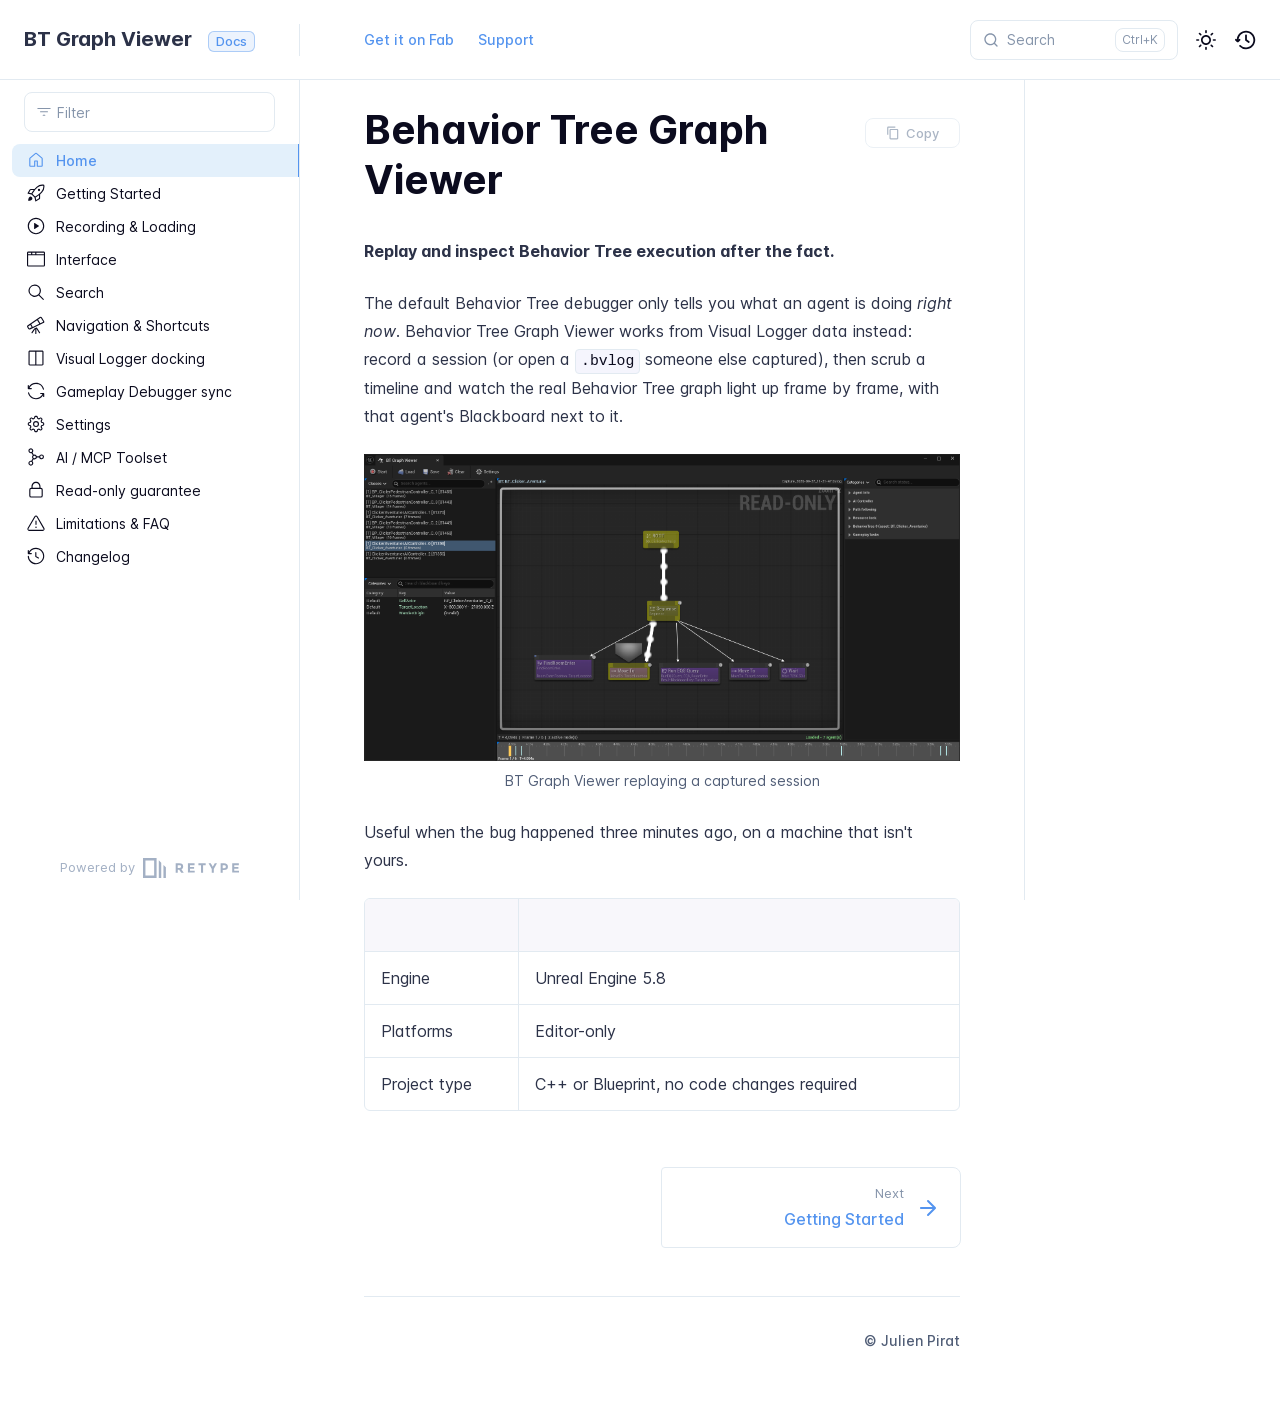
==== index.html @ 719dd4bb "Refreshes Retype-generated documentation. Process triggered by JulienPirat." ====
<!DOCTYPE html>
<html lang="en" class="h-full">
<head>
    <meta charset="UTF-8">
    <meta name="viewport" content="width=device-width,initial-scale=1">
    <meta name="color-scheme" content="light dark">
    <meta name="turbo-root" content="/btgraphviewer-docs">
    <meta name="turbo-cache-control" content="no-cache" data-turbo-track="reload" data-track-token="4.6.0.845242573436">

    <!-- See retype.com -->
    <meta name="generator" content="Retype 4.6.0">

    <!-- Primary Meta Tags -->
    <title>Behavior Tree Graph ViewerBT Graph Viewer — Behavior Tree Replay Debugger for Unreal Engine</title>
    <meta name="title" content="Behavior Tree Graph ViewerBT Graph Viewer — Behavior Tree Replay Debugger for Unreal Engine">
    <meta name="description" content="Replay and inspect Behavior Tree execution after the fact.">

    <!-- Canonical -->
    <link rel="canonical" href="https://julienpirat.github.io/btgraphviewer-docs/">
    <link rel="sitemap" type="application/xml" title="Sitemap" href="https://julienpirat.github.io/btgraphviewer-docs/sitemap.xml">

    <!-- Open Graph -->
    <meta property="og:type" content="website">
    <meta property="og:url" content="https://julienpirat.github.io/btgraphviewer-docs/">
    <meta property="og:title" content="Behavior Tree Graph ViewerBT Graph Viewer — Behavior Tree Replay Debugger for Unreal Engine">
    <meta property="og:description" content="Replay and inspect Behavior Tree execution after the fact.">
    <meta property="og:image" content="https://julienpirat.github.io/btgraphviewer-docs/static/images/bgv_interface_overview.png">
    <meta property="og:image:width" content="1200">
    <meta property="og:image:height" content="630">
    <meta property="og:image:alt" content="Behavior Tree Graph ViewerBT Graph Viewer — Behavior Tree Replay Debugger for Unreal Engine">
    <meta property="og:site_name" content="BT Graph Viewer">
    <meta property="og:locale" content="en_US">

    <!-- Twitter -->
    <meta name="twitter:card" content="summary_large_image">
    <meta name="twitter:url" content="https://julienpirat.github.io/btgraphviewer-docs/">
    <meta name="twitter:title" content="Behavior Tree Graph ViewerBT Graph Viewer — Behavior Tree Replay Debugger for Unreal Engine">
    <meta name="twitter:description" content="Replay and inspect Behavior Tree execution after the fact.">
    <meta name="twitter:image" content="https://julienpirat.github.io/btgraphviewer-docs/static/images/bgv_interface_overview.png">
    <meta name="twitter:image:alt" content="Behavior Tree Graph ViewerBT Graph Viewer — Behavior Tree Replay Debugger for Unreal Engine">

    <!-- Alternate Markdown -->
    <link rel="alternate" type="text/markdown" href="https://julienpirat.github.io/btgraphviewer-docs/index.md">

    <script data-cfasync="false">(function(){var cl=document.documentElement.classList,ls=localStorage.getItem("retype_scheme"),hd=cl.contains("dark"),hl=cl.contains("light"),wm=window.matchMedia&&window.matchMedia("(prefers-color-scheme: dark)").matches;if(ls==="dark"||(!ls&&wm&&!hd&&!hl)){cl.remove("light");cl.add("dark")}else if(ls==="light"||(!ls&&!wm&&!hd&&!hl)){cl.remove("dark");cl.add("light")}})();</script>

    <link id="retype-favicon" rel="icon" href="static/images/logo-dark.png" />
    <link href="resources/css/retype.css?v=4.6.0.845242573436" rel="stylesheet">

    <script data-cfasync="false" src="resources/js/config.js?v=4.6.0.845242573436" data-turbo-eval="false" defer></script>
    <script data-cfasync="false" src="resources/js/retype.js?v=4.6.0" data-turbo-eval="false" defer></script>
    <script id="lunr-js" data-cfasync="false" src="resources/js/lunr.js?v=4.6.0.845242573436" data-turbo-eval="false" defer></script>
</head>
<body>
    <div id="retype-app" class="relative text-base antialiased text-base-text bg-base-bg font-body">
    <div class="absolute bottom-0 left-0" style="top: 5rem; right: 50%"></div>

    <header id="retype-header" class="sticky top-0 z-30 flex w-full h-16 bg-header-bg border-b border-header-border md:h-20">
        <div class="container relative flex items-center justify-between pr-6 grow md:justify-start">
            <!-- Mobile menu button skeleton -->
            <button v-cloak class="skeleton retype-mobile-menu-button flex items-center justify-center shrink-0 overflow-hidden dark:text-white focus:outline-hidden rounded-full w-10 h-10 ml-3.5 md:hidden"><svg xmlns="http://www.w3.org/2000/svg" class="mb-px shrink-0" width="24" height="24" viewBox="0 0 24 24" role="presentation" style="margin-bottom: 0px;"><g fill="currentColor"><path d="M2 4h20v2H2zM2 11h20v2H2zM2 18h20v2H2z"></path></g></svg></button>
            <div v-cloak id="retype-sidebar-left-toggle-button"></div>
    
            <!-- Logo -->
            <div class="flex items-center justify-between h-full py-2 md:w-75">
                <div class="flex items-center px-2 md:px-6">
                    <a id="retype-branding-logo" href="https://julienpirat.github.io/btgraphviewer-docs/" class="flex items-center leading-snug text-xl">
                        <span class="dark:text-white font-bold line-clamp-1 md:line-clamp-2">BT Graph Viewer</span>
                    </a><span id="retype-branding-label" class="inline-flex mt-1 px-2 py-1 ml-4 text-xs font-medium leading-none items-center rounded-md bg-branding-label-bg text-branding-label-text ring-1 ring-branding-label-border ring-inset md:inline-block">Docs</span>
                </div>
    
                <span class="hidden h-8 border-r md:inline-block border-base-border"></span>
            </div>
    
            <div class="flex justify-between md:grow">
                <!-- Top Nav -->
                <nav id="retype-header-nav" class="hidden md:flex">
                    <ul class="flex flex-col mb-4 md:pl-16 md:mb-0 md:flex-row md:items-center">
                        <li class="mr-6">
                            <a class="py-2 md:mb-0 inline-flex items-center text-sm whitespace-nowrap transition-colors duration-200 ease-linear md:text-header-text font-header-text hover:text-header-text-hover" href="https://www.fab.com/listings/REMPLACER-PAR-ID" target="_blank">Get it on Fab</a>
                        </li>
                        <li class="mr-6">
                            <a class="py-2 md:mb-0 inline-flex items-center text-sm whitespace-nowrap transition-colors duration-200 ease-linear md:text-header-text font-header-text hover:text-header-text-hover" href="mailto:PapyUnreal@hotmail.com">Support</a>
                        </li>
    
                    </ul>
                </nav>
    
                <div v-cloak class="flex justify-end grow">
                    <div id="retype-mobile-search-button"></div>
                    <doc-search-desktop></doc-search-desktop>
    
                    <doc-theme-switch class="lg:ml-2"></doc-theme-switch>
                    <doc-history></doc-history>
                </div>
            </div>
        </div>
    </header>


    <div id="retype-container" class="container relative flex bg-white">
        <!-- Sidebar Skeleton -->
        <div v-cloak class="fixed flex flex-col shrink-0 duration-300 ease-in-out bg-sidebar-left-bg border-sidebar-left-border sidebar top-20 w-75 border-r h-screen md:sticky transition-transform skeleton">
        
            <div class="flex items-center h-16 px-6">
                <input id="retype-filter-input-mock" class="w-full h-10 pl-8 px-3 py-2 transition-colors duration-200 ease-linear bg-filter-bg border border-filter-border rounded-lg shadow-none md:text-sm hover:border-filter-border-hover focus:outline-hidden focus:border-filter-border-focus placeholder-filter-placeholder" type="text">
            </div>
        
            <div class="pl-6 mt-1 mb-4">
                <div class="w-32 h-3 mb-4 bg-skeleton-bg rounded-full loading"></div>
                <div class="w-48 h-3 mb-4 bg-skeleton-bg rounded-full loading"></div>
                <div class="w-40 h-3 mb-4 bg-skeleton-bg rounded-full loading"></div>
                <div class="w-32 h-3 mb-4 bg-skeleton-bg rounded-full loading"></div>
                <div class="w-48 h-3 mb-4 bg-skeleton-bg rounded-full loading"></div>
                <div class="w-40 h-3 mb-4 bg-skeleton-bg rounded-full loading"></div>
            </div>
        
            <div class="shrink-0 mt-auto bg-transparent dark:border-base-border">
                <a class="flex items-center justify-center flex-nowrap h-16 text-gray-350 dark:text-dark-400 hover:text-gray-600 dark:hover:text-dark-300 transition-colors duration-150 ease-in docs-powered-by" target="_blank" href="https://retype.com/" rel="noopener">
                    <span class="text-xs whitespace-nowrap">Powered by</span>
                    <svg xmlns="http://www.w3.org/2000/svg" class="ml-2" fill="currentColor" width="96" height="20" overflow="visible"><path d="M0 0v20h13.59V0H0zm11.15 17.54H2.44V2.46h8.71v15.08zM15.8 20h2.44V4.67L15.8 2.22zM20.45 6.89V20h2.44V9.34z"/><g><path d="M40.16 8.44c0 1.49-.59 2.45-1.75 2.88l2.34 3.32h-2.53l-2.04-2.96h-1.43v2.96h-2.06V5.36h3.5c1.43 0 2.46.24 3.07.73s.9 1.27.9 2.35zm-2.48 1.1c.26-.23.38-.59.38-1.09 0-.5-.13-.84-.4-1.03s-.73-.28-1.39-.28h-1.54v2.75h1.5c.72 0 1.2-.12 1.45-.35zM51.56 5.36V7.2h-4.59v1.91h4.13v1.76h-4.13v1.92h4.74v1.83h-6.79V5.36h6.64zM60.09 7.15v7.48h-2.06V7.15h-2.61V5.36h7.28v1.79h-2.61zM70.81 14.64h-2.06v-3.66l-3.19-5.61h2.23l1.99 3.45 1.99-3.45H74l-3.19 5.61v3.66zM83.99 6.19c.65.55.97 1.4.97 2.55s-.33 1.98-1 2.51-1.68.8-3.04.8h-1.23v2.59h-2.06V5.36h3.26c1.42 0 2.45.28 3.1.83zm-1.51 3.65c.25-.28.37-.69.37-1.22s-.16-.92-.48-1.14c-.32-.23-.82-.34-1.5-.34H79.7v3.12h1.38c.68 0 1.15-.14 1.4-.42zM95.85 5.36V7.2h-4.59v1.91h4.13v1.76h-4.13v1.92H96v1.83h-6.79V5.36h6.64z"/></g></svg>
                </a>
            </div>
        </div>
        
        <!-- Sidebar component -->
        <doc-sidebar v-cloak>
            <template #sidebar-footer>
                <div class="shrink-0 mt-auto border-t md:bg-transparent md:border-none dark:border-base-border">
        
                    <div class="py-3 px-6 md:hidden border-b dark:border-base-border">
                        <nav>
                            <ul class="flex flex-wrap justify-center items-center">
                                <li class="mr-6">
                                    <a class="block py-1 inline-flex items-center text-sm whitespace-nowrap transition-colors duration-200 ease-linear md:text-header-text font-header-text hover:text-header-text-hover" href="https://www.fab.com/listings/REMPLACER-PAR-ID" target="_blank">Get it on Fab</a>
                                </li>
                                <li class="mr-6">
                                    <a class="block py-1 inline-flex items-center text-sm whitespace-nowrap transition-colors duration-200 ease-linear md:text-header-text font-header-text hover:text-header-text-hover" href="mailto:PapyUnreal@hotmail.com">Support</a>
                                </li>
        
                            </ul>
                        </nav>
                    </div>
        
                    <a class="flex items-center justify-center flex-nowrap h-16 text-gray-350 dark:text-dark-400 hover:text-gray-600 dark:hover:text-dark-300 transition-colors duration-150 ease-in docs-powered-by" target="_blank" href="https://retype.com/" rel="noopener">
                        <span class="text-xs whitespace-nowrap">Powered by</span>
                        <svg xmlns="http://www.w3.org/2000/svg" class="ml-2" fill="currentColor" width="96" height="20" overflow="visible"><path d="M0 0v20h13.59V0H0zm11.15 17.54H2.44V2.46h8.71v15.08zM15.8 20h2.44V4.67L15.8 2.22zM20.45 6.89V20h2.44V9.34z"/><g><path d="M40.16 8.44c0 1.49-.59 2.45-1.75 2.88l2.34 3.32h-2.53l-2.04-2.96h-1.43v2.96h-2.06V5.36h3.5c1.43 0 2.46.24 3.07.73s.9 1.27.9 2.35zm-2.48 1.1c.26-.23.38-.59.38-1.09 0-.5-.13-.84-.4-1.03s-.73-.28-1.39-.28h-1.54v2.75h1.5c.72 0 1.2-.12 1.45-.35zM51.56 5.36V7.2h-4.59v1.91h4.13v1.76h-4.13v1.92h4.74v1.83h-6.79V5.36h6.64zM60.09 7.15v7.48h-2.06V7.15h-2.61V5.36h7.28v1.79h-2.61zM70.81 14.64h-2.06v-3.66l-3.19-5.61h2.23l1.99 3.45 1.99-3.45H74l-3.19 5.61v3.66zM83.99 6.19c.65.55.97 1.4.97 2.55s-.33 1.98-1 2.51-1.68.8-3.04.8h-1.23v2.59h-2.06V5.36h3.26c1.42 0 2.45.28 3.1.83zm-1.51 3.65c.25-.28.37-.69.37-1.22s-.16-.92-.48-1.14c-.32-.23-.82-.34-1.5-.34H79.7v3.12h1.38c.68 0 1.15-.14 1.4-.42zM95.85 5.36V7.2h-4.59v1.91h4.13v1.76h-4.13v1.92H96v1.83h-6.79V5.36h6.64z"/></g></svg>
                    </a>
                </div>
            </template>
        </doc-sidebar>

        <div class="grow min-w-0 bg-body-bg">
            <!-- Render "toolbar" template here on api pages --><!-- Render page content -->
<div class="flex">
    <div id="retype-main" class="min-w-0 p-4 grow md:px-16">
        <main class="relative pb-12 lg:pt-2">
            <div class="relative retype-markdown" id="retype-content">
                <!-- Rendered if sidebar right is enabled -->
                <div id="retype-sidebar-right-toggle"></div>
                <doc-page-actions></doc-page-actions>

                <!-- Page content  -->
<h1 id="behavior-tree-graph-viewer">Behavior Tree Graph Viewer</h1>
<p><strong>Replay and inspect Behavior Tree execution after the fact.</strong></p>
<p>The default Behavior Tree debugger only tells you what an agent is doing <em>right now</em>. Behavior Tree Graph Viewer
works from Visual Logger data instead: record a session (or open a <code translate="no" v-pre>.bvlog</code> someone else captured),
then scrub a timeline and watch the real Behavior Tree graph light up frame by frame, with that
agent&#x27;s Blackboard next to it.</p>
<figure class="content-center">
    <img src="static/images/bgv_interface_overview.png" alt="BT Graph Viewer replaying a captured session" class="max-w-full h-auto rounded-image-rounded border-image-border border-image-border-width" width="1839" height="949" />
    <figcaption class="caption">BT Graph Viewer replaying a captured session</figcaption>
</figure>
<p>Useful when the bug happened three minutes ago, on a machine that isn&#x27;t yours.</p>
<retype-table copy-text="| | |
|---|---|
| Engine | Unreal Engine 5.8 |
| Platforms | Editor-only |
| Project type | C++ or Blueprint, no code changes required |">
<div class="table-wrapper scrollbar overflow-hidden">
<table class="comfortable">
<thead>
<tr>
<th> </th>
<th> </th>
</tr>
</thead>
<tbody>
<tr>
<td>Engine</td>
<td>Unreal Engine 5.8</td>
</tr>
<tr>
<td>Platforms</td>
<td>Editor-only</td>
</tr>
<tr>
<td>Project type</td>
<td>C++ or Blueprint, no code changes required</td>
</tr>
</tbody>
</table>
</div>
</retype-table>

                
                <!-- Required only on API pages -->
                <doc-toolbar-member-filter-no-results></doc-toolbar-member-filter-no-results>
            </div>
            <footer id="retype-content-footer" class="clear-both">
            
                <nav id="retype-nextprev" class="print:hidden flex mt-14">
                    <div class="w-1/2">
                    </div>
            
                    <div class="w-1/2">
                        <a class="px-5 py-4 -mx-px h-full flex items-center justify-end break-normal font-medium text-body-link border border-base-border hover:border-base-border-hover rounded-l rounded-r-lg transition-colors duration-150 relative hover:z-5" href="getting-started/">
                            <span>
                                <span class="block text-xs font-normal text-right text-base-text-muted">Next</span>
                                <span class="block mt-1">Getting Started</span>
                            </span>
                            <svg xmlns="http://www.w3.org/2000/svg" class="ml-3" width="24" height="24" viewBox="0 0 24 24" fill="currentColor" overflow="visible"><path d="M19.92 12.38a1 1 0 00-.22-1.09l-7-7a.996.996 0 10-1.41 1.41l5.3 5.3H5c-.55 0-1 .45-1 1s.45 1 1 1h11.59l-5.29 5.29a.996.996 0 000 1.41c.19.2.44.3.7.3s.51-.1.71-.29l7-7c.09-.09.16-.21.21-.33z" /><path fill="none" d="M0 0h24v24H0z" /></svg>
                        </a>
                    </div>
                </nav>
            </footer>
        </main>

        <div id="retype-page-footer" class="print:border-none border-t border-base-border pt-6 mb-8">
            <footer class="flex flex-wrap items-center justify-between print:justify-center">
                <div id="retype-footer-links" class="print:hidden">
                    <ul class="flex flex-wrap items-center text-sm">
                    </ul>
                </div>
                <div id="retype-copyright" class="print:justify-center py-2 text-footer-text font-footer-link text-sm leading-relaxed"><p>© Julien Pirat</p></div>
            </footer>
        </div>
    </div>

    <!-- Rendered if sidebar right is enabled -->
    <!-- Sidebar right skeleton-->
    <div v-cloak class="fixed top-0 bottom-0 right-0 translate-x-full bg-sidebar-right-bg border-sidebar-right-border lg:sticky lg:border-l lg:shrink-0 lg:pt-6 lg:translate-x-0 sm:w-1/2 lg:w-64 lg:z-0 md:w-104 sidebar-right skeleton">
        <div class="pl-5">
            <div class="w-32 h-3 mb-4 bg-skeleton-bg rounded-full loading"></div>
            <div class="w-48 h-3 mb-4 bg-skeleton-bg rounded-full loading"></div>
            <div class="w-40 h-3 mb-4 bg-skeleton-bg rounded-full loading"></div>
        </div>
    </div>

    <!-- User should be able to hide sidebar right -->
    <doc-sidebar-right v-cloak></doc-sidebar-right>
</div>

        </div>
    </div>

    <doc-search-mobile></doc-search-mobile>
    <doc-back-to-top></doc-back-to-top>
</div>


    <div id="retype-overlay-target"></div>

        <script data-cfasync="false">window.__DOCS__ = { "title": "Home", isRoot: true, level: 0, icon: "file", hasPrism: false, hasInstagram: false, hasMermaid: false, hasMath: false, tocDepth: 23, "md": "/index.md" }</script>
</body>
</html>
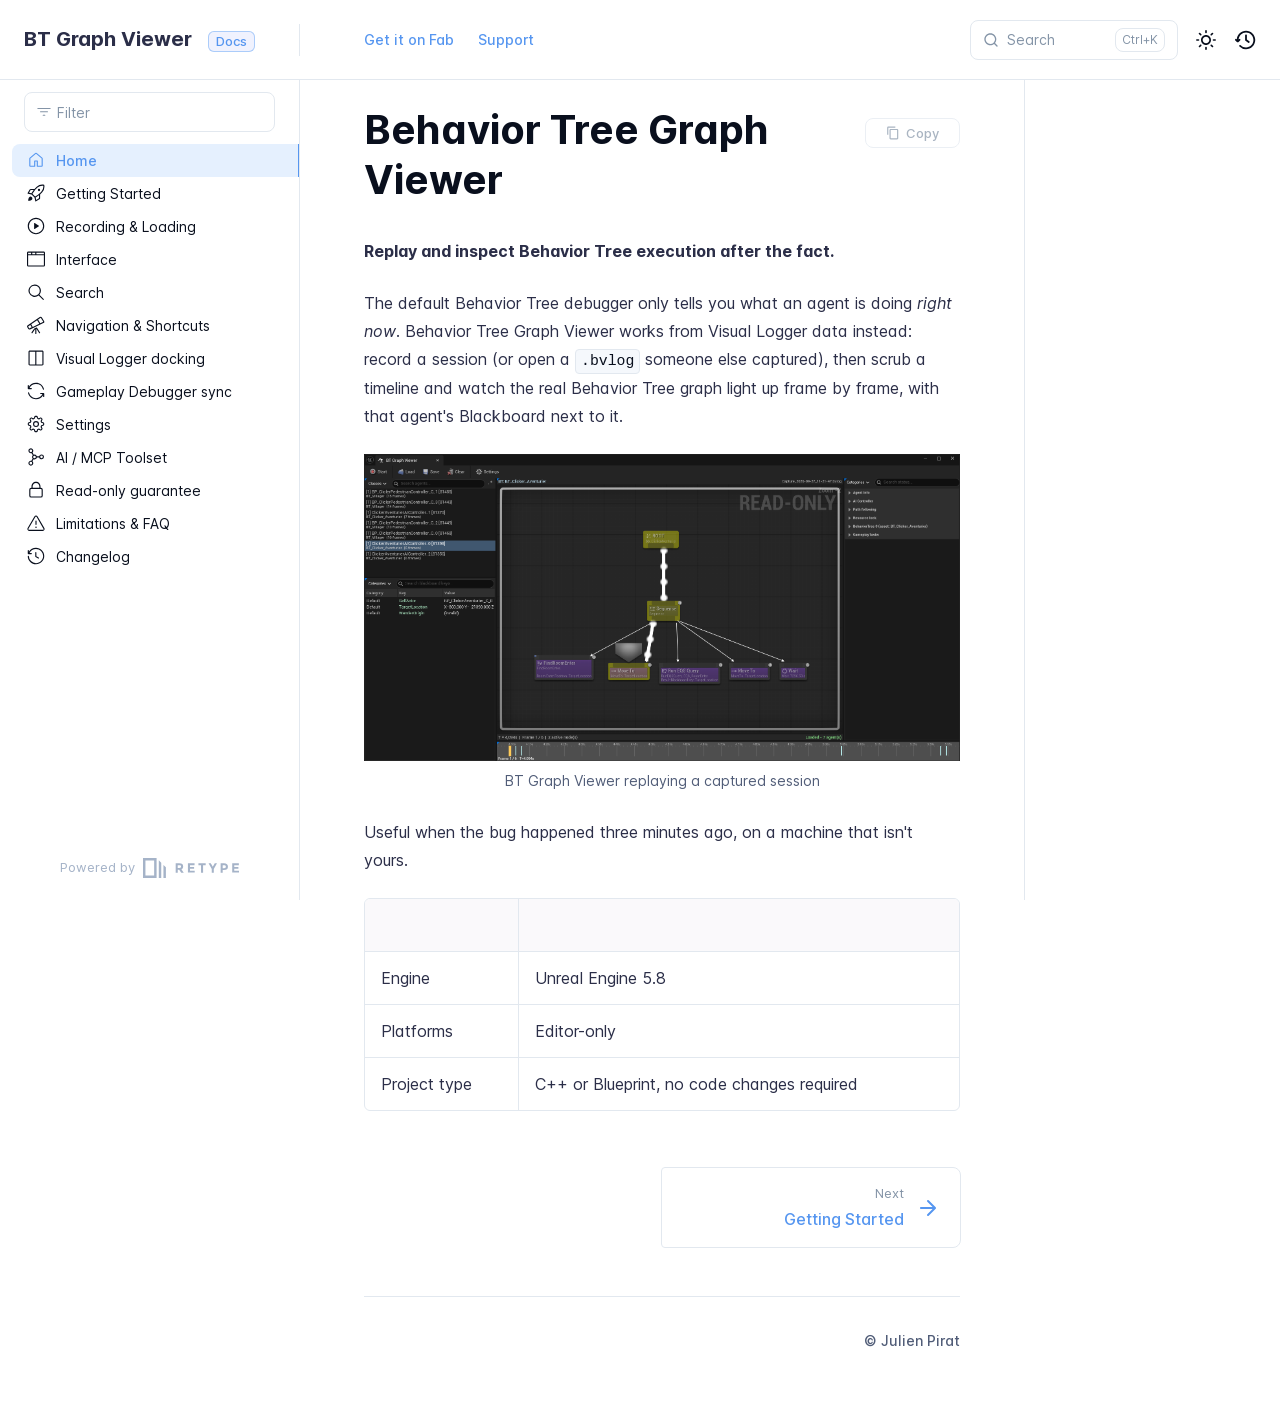
==== commit 63e9b3f5: "Refreshes Retype-generated documentation. Process triggered by JulienPirat." ====
--- a/index.html
+++ b/index.html
@@ -5,7 +5,7 @@
     <meta name="viewport" content="width=device-width,initial-scale=1">
     <meta name="color-scheme" content="light dark">
     <meta name="turbo-root" content="/btgraphviewer-docs">
-    <meta name="turbo-cache-control" content="no-cache" data-turbo-track="reload" data-track-token="4.6.0.845242573436">
+    <meta name="turbo-cache-control" content="no-cache" data-turbo-track="reload" data-track-token="4.6.0.845331911344">
 
     <!-- See retype.com -->
     <meta name="generator" content="Retype 4.6.0">
@@ -45,11 +45,11 @@
     <script data-cfasync="false">(function(){var cl=document.documentElement.classList,ls=localStorage.getItem("retype_scheme"),hd=cl.contains("dark"),hl=cl.contains("light"),wm=window.matchMedia&&window.matchMedia("(prefers-color-scheme: dark)").matches;if(ls==="dark"||(!ls&&wm&&!hd&&!hl)){cl.remove("light");cl.add("dark")}else if(ls==="light"||(!ls&&!wm&&!hd&&!hl)){cl.remove("dark");cl.add("light")}})();</script>
 
     <link id="retype-favicon" rel="icon" href="static/images/logo-dark.png" />
-    <link href="resources/css/retype.css?v=4.6.0.845242573436" rel="stylesheet">
-
-    <script data-cfasync="false" src="resources/js/config.js?v=4.6.0.845242573436" data-turbo-eval="false" defer></script>
+    <link href="resources/css/retype.css?v=4.6.0.845331911344" rel="stylesheet">
+
+    <script data-cfasync="false" src="resources/js/config.js?v=4.6.0.845331911344" data-turbo-eval="false" defer></script>
     <script data-cfasync="false" src="resources/js/retype.js?v=4.6.0" data-turbo-eval="false" defer></script>
-    <script id="lunr-js" data-cfasync="false" src="resources/js/lunr.js?v=4.6.0.845242573436" data-turbo-eval="false" defer></script>
+    <script id="lunr-js" data-cfasync="false" src="resources/js/lunr.js?v=4.6.0.845331911344" data-turbo-eval="false" defer></script>
 </head>
 <body>
     <div id="retype-app" class="relative text-base antialiased text-base-text bg-base-bg font-body">
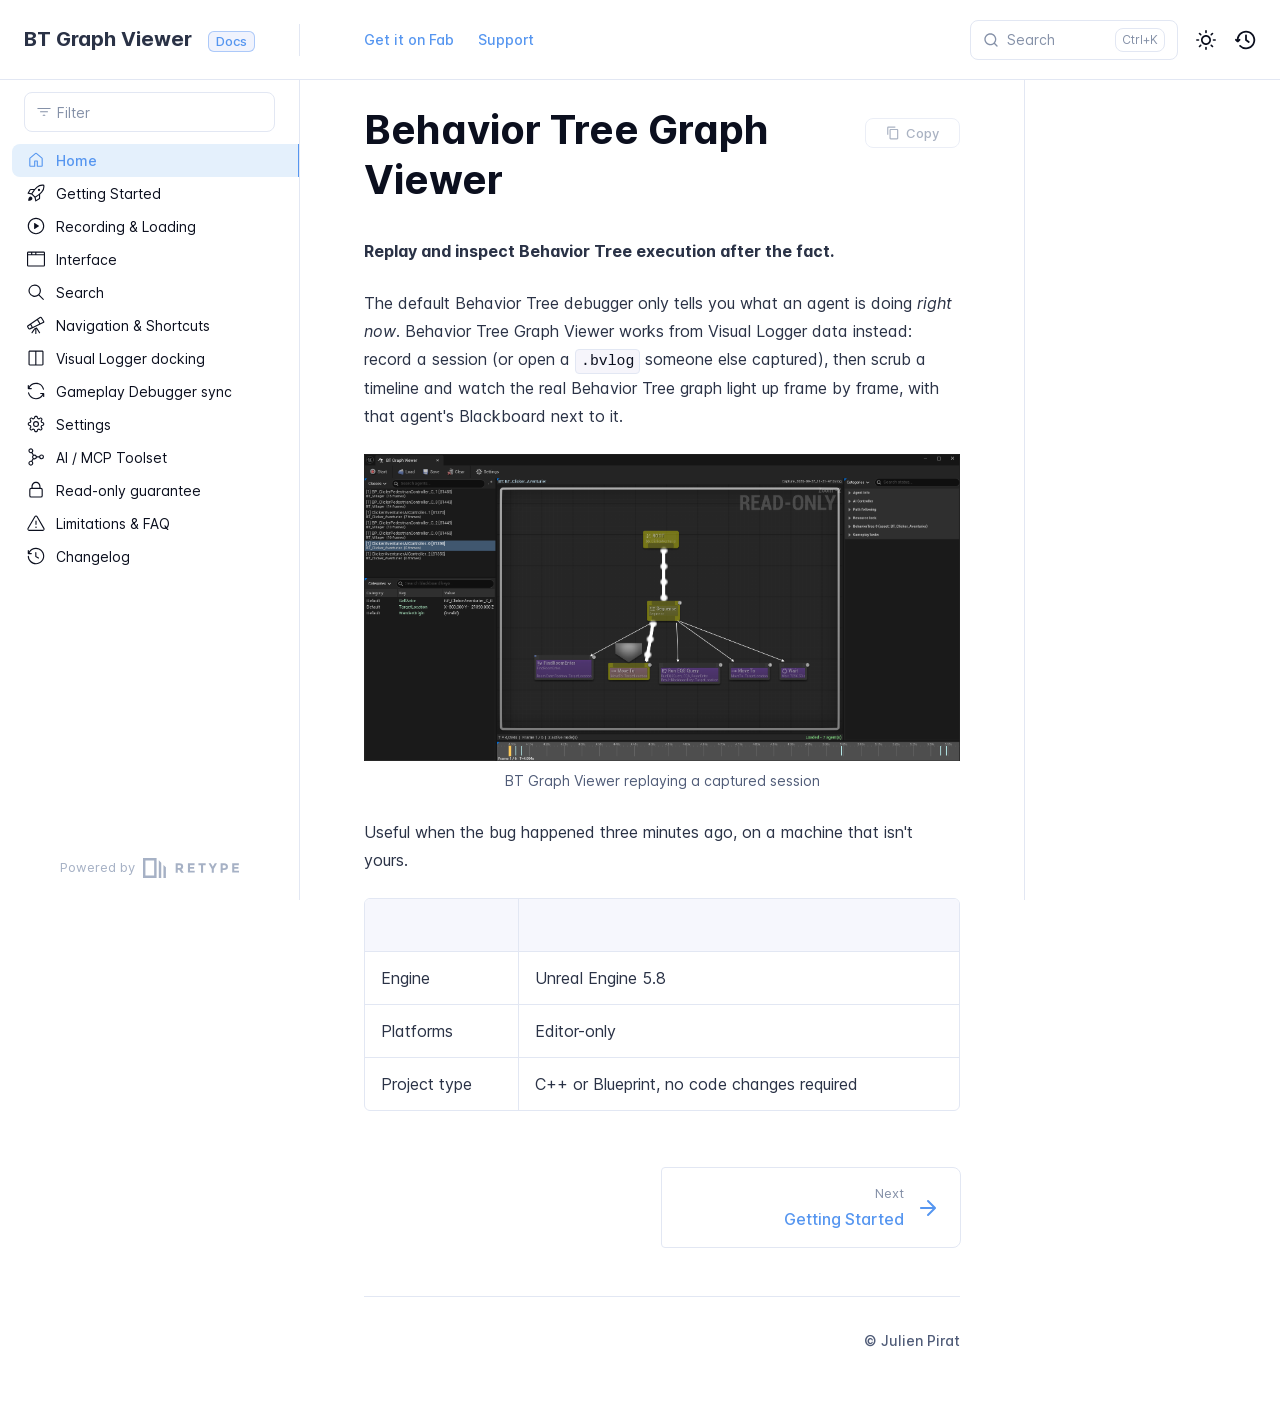
==== commit ba548288: "Refreshes Retype-generated documentation. Process triggered by JulienPirat." ====
--- a/index.html
+++ b/index.html
@@ -5,7 +5,7 @@
     <meta name="viewport" content="width=device-width,initial-scale=1">
     <meta name="color-scheme" content="light dark">
     <meta name="turbo-root" content="/btgraphviewer-docs">
-    <meta name="turbo-cache-control" content="no-cache" data-turbo-track="reload" data-track-token="4.6.0.845331911344">
+    <meta name="turbo-cache-control" content="no-cache" data-turbo-track="reload" data-track-token="4.6.0.845790236550">
 
     <!-- See retype.com -->
     <meta name="generator" content="Retype 4.6.0">
@@ -45,11 +45,11 @@
     <script data-cfasync="false">(function(){var cl=document.documentElement.classList,ls=localStorage.getItem("retype_scheme"),hd=cl.contains("dark"),hl=cl.contains("light"),wm=window.matchMedia&&window.matchMedia("(prefers-color-scheme: dark)").matches;if(ls==="dark"||(!ls&&wm&&!hd&&!hl)){cl.remove("light");cl.add("dark")}else if(ls==="light"||(!ls&&!wm&&!hd&&!hl)){cl.remove("dark");cl.add("light")}})();</script>
 
     <link id="retype-favicon" rel="icon" href="static/images/logo-dark.png" />
-    <link href="resources/css/retype.css?v=4.6.0.845331911344" rel="stylesheet">
-
-    <script data-cfasync="false" src="resources/js/config.js?v=4.6.0.845331911344" data-turbo-eval="false" defer></script>
+    <link href="resources/css/retype.css?v=4.6.0.845790236550" rel="stylesheet">
+
+    <script data-cfasync="false" src="resources/js/config.js?v=4.6.0.845790236550" data-turbo-eval="false" defer></script>
     <script data-cfasync="false" src="resources/js/retype.js?v=4.6.0" data-turbo-eval="false" defer></script>
-    <script id="lunr-js" data-cfasync="false" src="resources/js/lunr.js?v=4.6.0.845331911344" data-turbo-eval="false" defer></script>
+    <script id="lunr-js" data-cfasync="false" src="resources/js/lunr.js?v=4.6.0.845790236550" data-turbo-eval="false" defer></script>
 </head>
 <body>
     <div id="retype-app" class="relative text-base antialiased text-base-text bg-base-bg font-body">
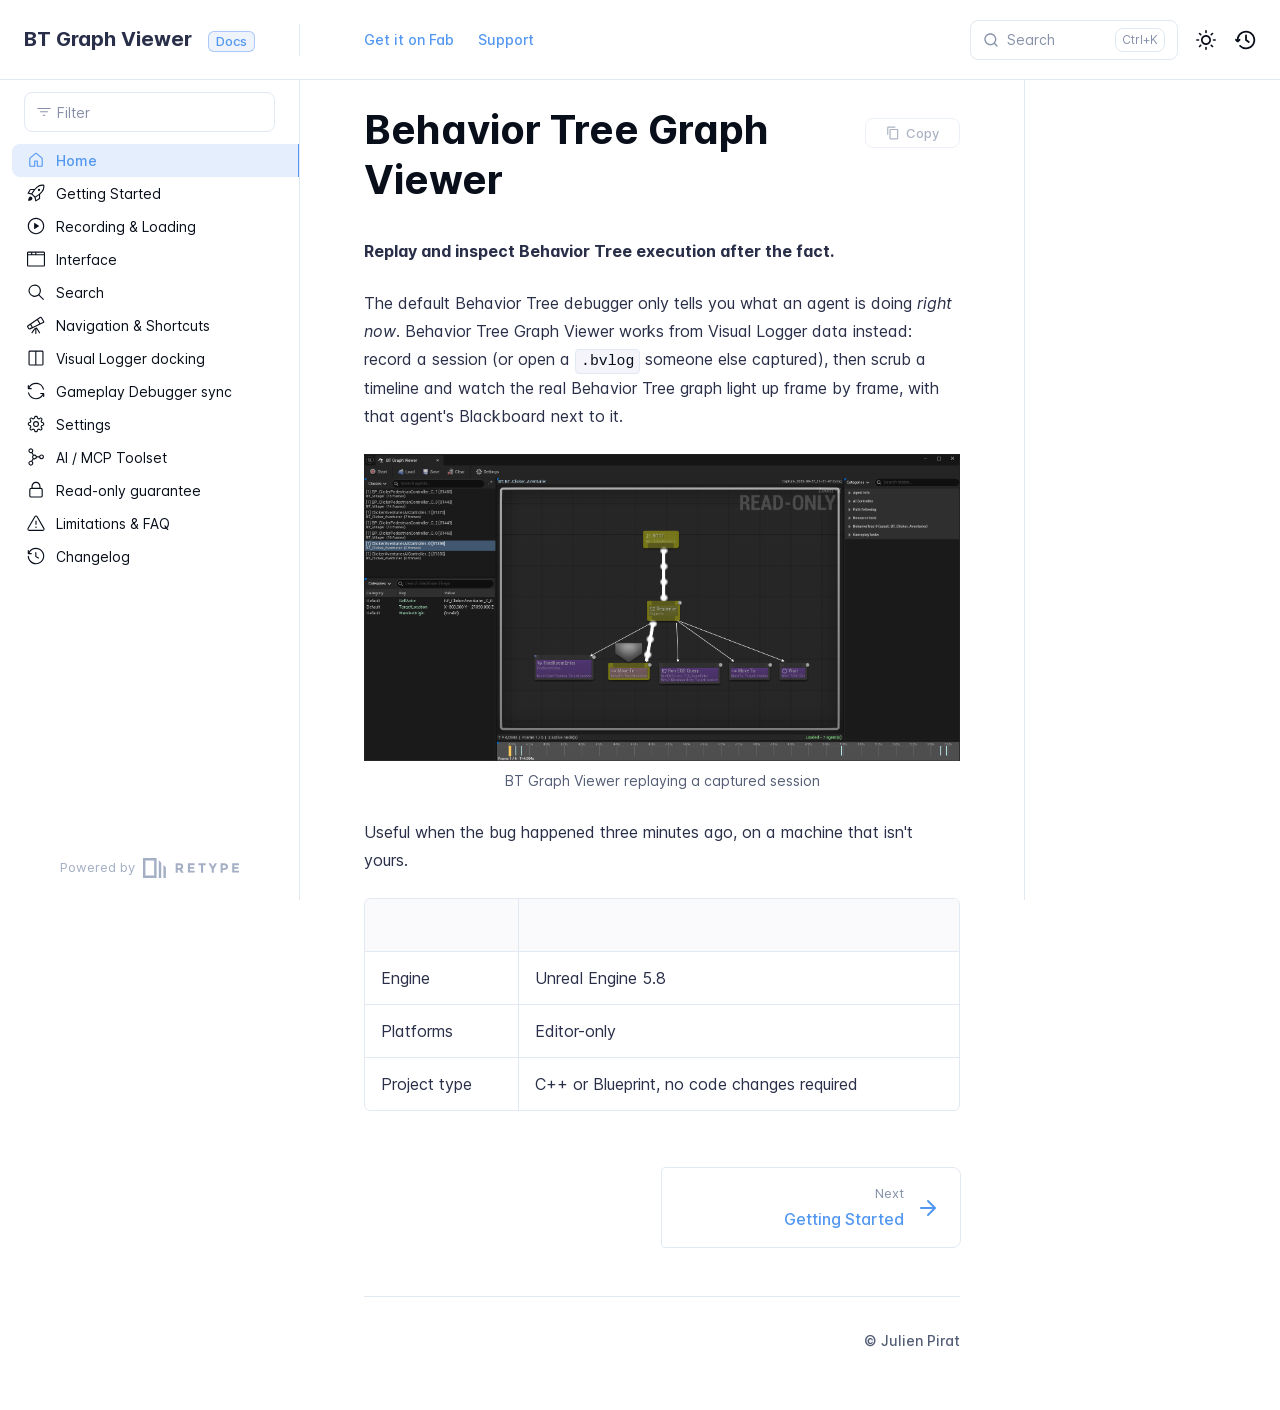
==== commit 792f3be8: "Refreshes Retype-generated documentation. Process triggered by JulienPirat." ====
--- a/index.html
+++ b/index.html
@@ -5,7 +5,7 @@
     <meta name="viewport" content="width=device-width,initial-scale=1">
     <meta name="color-scheme" content="light dark">
     <meta name="turbo-root" content="/btgraphviewer-docs">
-    <meta name="turbo-cache-control" content="no-cache" data-turbo-track="reload" data-track-token="4.6.0.845790236550">
+    <meta name="turbo-cache-control" content="no-cache" data-turbo-track="reload" data-track-token="4.6.0.845875367755">
 
     <!-- See retype.com -->
     <meta name="generator" content="Retype 4.6.0">
@@ -45,11 +45,11 @@
     <script data-cfasync="false">(function(){var cl=document.documentElement.classList,ls=localStorage.getItem("retype_scheme"),hd=cl.contains("dark"),hl=cl.contains("light"),wm=window.matchMedia&&window.matchMedia("(prefers-color-scheme: dark)").matches;if(ls==="dark"||(!ls&&wm&&!hd&&!hl)){cl.remove("light");cl.add("dark")}else if(ls==="light"||(!ls&&!wm&&!hd&&!hl)){cl.remove("dark");cl.add("light")}})();</script>
 
     <link id="retype-favicon" rel="icon" href="static/images/logo-dark.png" />
-    <link href="resources/css/retype.css?v=4.6.0.845790236550" rel="stylesheet">
-
-    <script data-cfasync="false" src="resources/js/config.js?v=4.6.0.845790236550" data-turbo-eval="false" defer></script>
+    <link href="resources/css/retype.css?v=4.6.0.845875367755" rel="stylesheet">
+
+    <script data-cfasync="false" src="resources/js/config.js?v=4.6.0.845875367755" data-turbo-eval="false" defer></script>
     <script data-cfasync="false" src="resources/js/retype.js?v=4.6.0" data-turbo-eval="false" defer></script>
-    <script id="lunr-js" data-cfasync="false" src="resources/js/lunr.js?v=4.6.0.845790236550" data-turbo-eval="false" defer></script>
+    <script id="lunr-js" data-cfasync="false" src="resources/js/lunr.js?v=4.6.0.845875367755" data-turbo-eval="false" defer></script>
 </head>
 <body>
     <div id="retype-app" class="relative text-base antialiased text-base-text bg-base-bg font-body">
@@ -77,7 +77,7 @@
                 <nav id="retype-header-nav" class="hidden md:flex">
                     <ul class="flex flex-col mb-4 md:pl-16 md:mb-0 md:flex-row md:items-center">
                         <li class="mr-6">
-                            <a class="py-2 md:mb-0 inline-flex items-center text-sm whitespace-nowrap transition-colors duration-200 ease-linear md:text-header-text font-header-text hover:text-header-text-hover" href="https://www.fab.com/listings/REMPLACER-PAR-ID" target="_blank">Get it on Fab</a>
+                            <a class="py-2 md:mb-0 inline-flex items-center text-sm whitespace-nowrap transition-colors duration-200 ease-linear md:text-header-text font-header-text hover:text-header-text-hover" href="https://www.fab.com/listings/6707cede-9f18-48be-a4f2-70ddb187019a" target="_blank">Get it on Fab</a>
                         </li>
                         <li class="mr-6">
                             <a class="py-2 md:mb-0 inline-flex items-center text-sm whitespace-nowrap transition-colors duration-200 ease-linear md:text-header-text font-header-text hover:text-header-text-hover" href="mailto:PapyUnreal@hotmail.com">Support</a>
@@ -132,7 +132,7 @@
                         <nav>
                             <ul class="flex flex-wrap justify-center items-center">
                                 <li class="mr-6">
-                                    <a class="block py-1 inline-flex items-center text-sm whitespace-nowrap transition-colors duration-200 ease-linear md:text-header-text font-header-text hover:text-header-text-hover" href="https://www.fab.com/listings/REMPLACER-PAR-ID" target="_blank">Get it on Fab</a>
+                                    <a class="block py-1 inline-flex items-center text-sm whitespace-nowrap transition-colors duration-200 ease-linear md:text-header-text font-header-text hover:text-header-text-hover" href="https://www.fab.com/listings/6707cede-9f18-48be-a4f2-70ddb187019a" target="_blank">Get it on Fab</a>
                                 </li>
                                 <li class="mr-6">
                                     <a class="block py-1 inline-flex items-center text-sm whitespace-nowrap transition-colors duration-200 ease-linear md:text-header-text font-header-text hover:text-header-text-hover" href="mailto:PapyUnreal@hotmail.com">Support</a>
